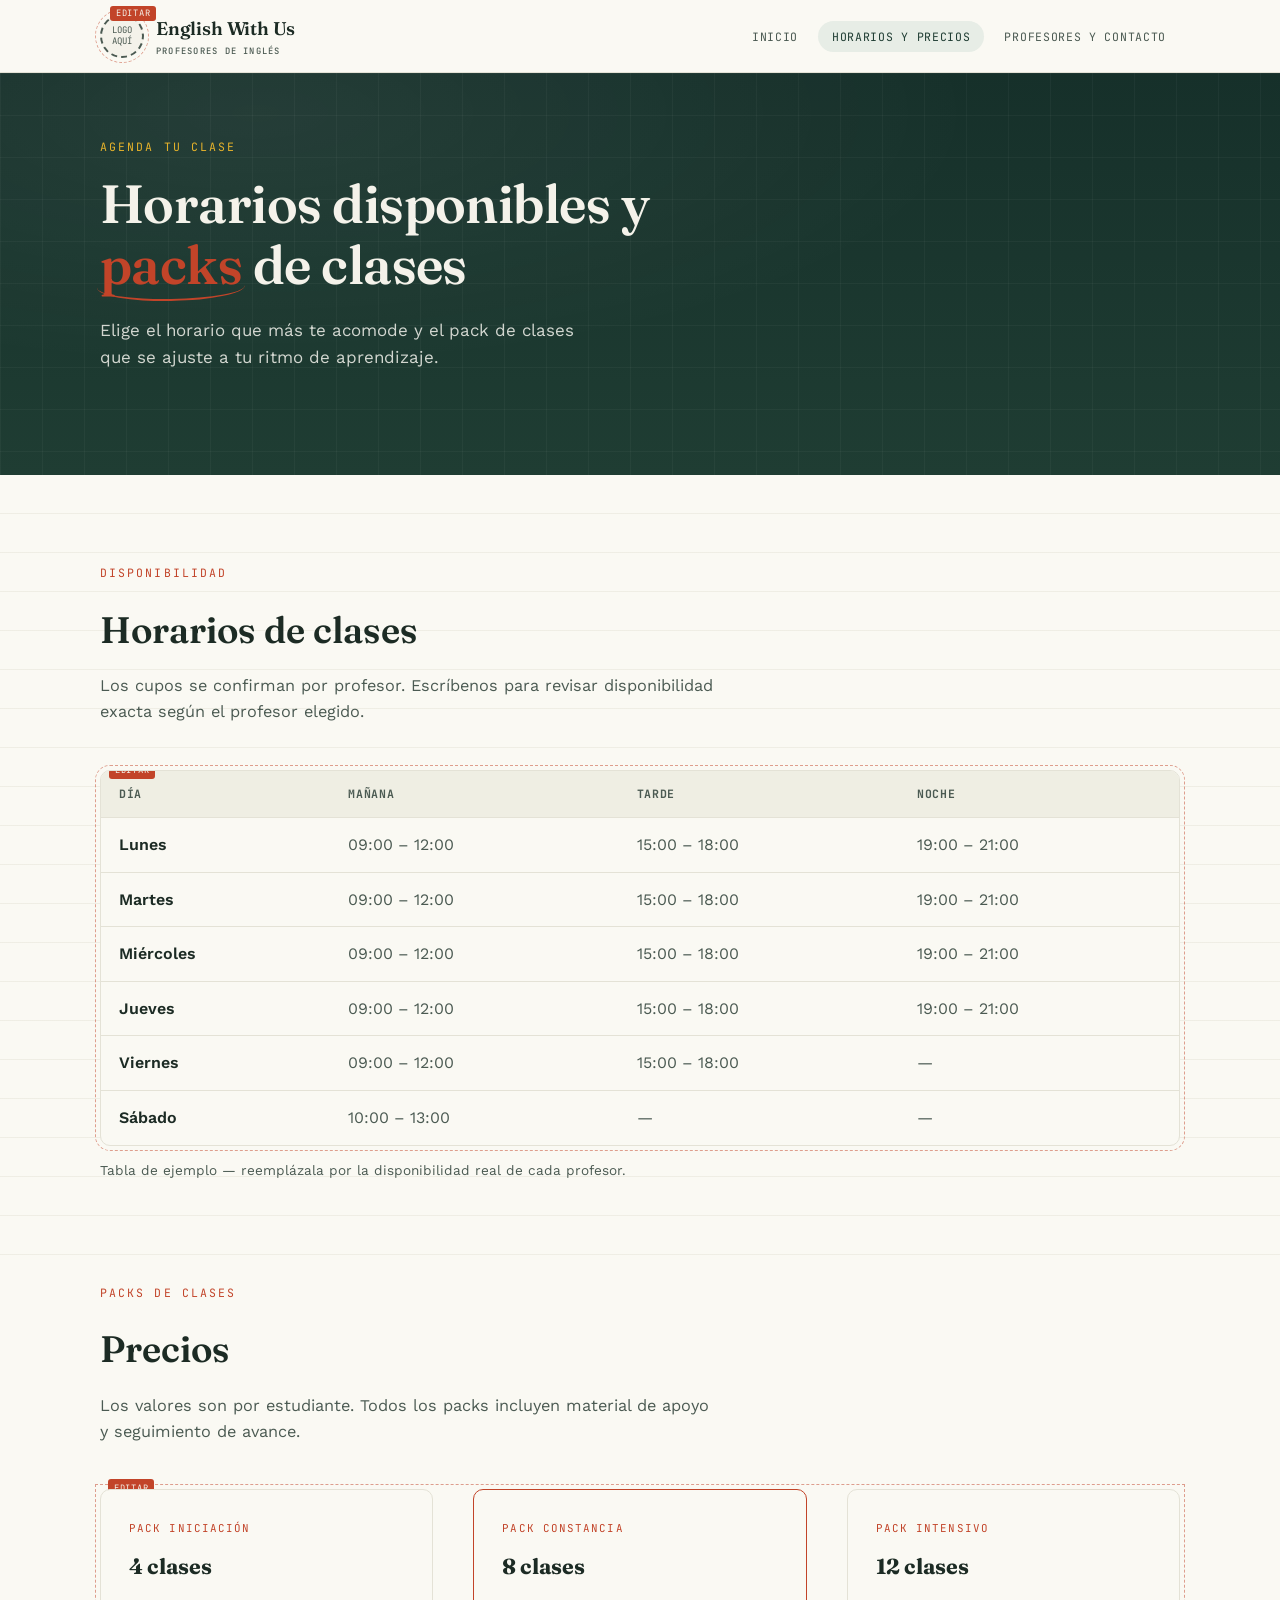
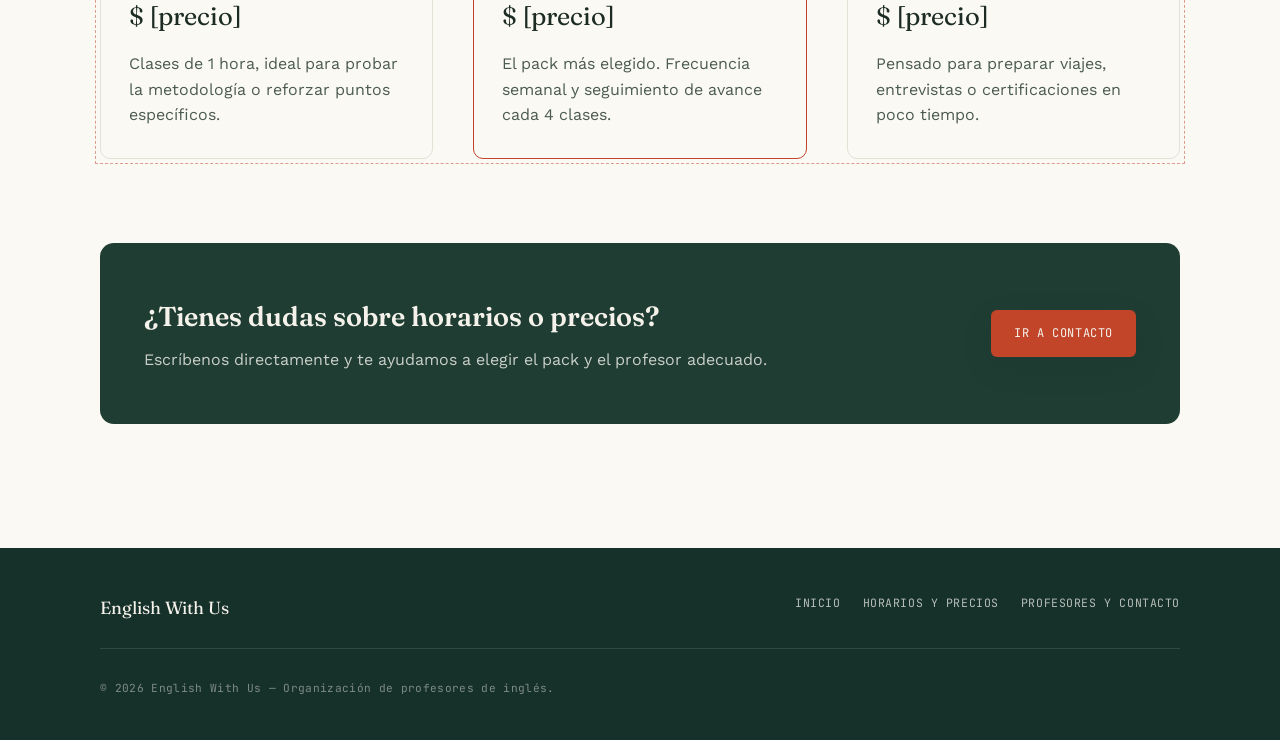
==== horarios.html @ 49ce0010 "Add files via upload" ====
<!DOCTYPE html>
<html lang="es">
<head>
<meta charset="UTF-8">
<meta name="viewport" content="width=device-width, initial-scale=1.0">
<title>Horarios y precios — English With Us</title>
<meta name="description" content="Horarios disponibles para clases particulares de inglés y precios de cada pack de clases.">
<link rel="stylesheet" href="style.css">
</head>
<body>

<header class="encabezado">
  <nav class="nav contenedor">
    <a href="index.html" class="marca">
      <div class="logo-hueco editar">LOGO<br>AQUÍ</div>
      <div class="marca-nombre">English With Us<span>Profesores de inglés</span></div>
    </a>
    <button class="nav-toggle" aria-label="Abrir menú"><span></span></button>
    <ul class="nav-links">
      <li><a href="index.html">Inicio</a></li>
      <li><a href="horarios.html" class="activo">Horarios y precios</a></li>
      <li><a href="profesores.html">Profesores y contacto</a></li>
    </ul>
  </nav>
</header>

<main>

  <section class="hero" style="padding: 60px 0 72px;">
    <div class="contenedor">
      <span class="eyebrow">Agenda tu clase</span>
      <h1 style="max-width: 20ch;">Horarios disponibles y <span class="correccion">packs</span> de clases</h1>
      <p class="lead">Elige el horario que más te acomode y el pack de clases que se ajuste a tu ritmo de aprendizaje.</p>
    </div>
  </section>

  <!-- HORARIOS -->
  <section class="seccion papel-lineas">
    <div class="contenedor">
      <div class="seccion-cabecera reveal">
        <span class="eyebrow">Disponibilidad</span>
        <h2>Horarios de clases</h2>
        <p>Los cupos se confirman por profesor. Escríbenos para revisar disponibilidad exacta según el profesor elegido.</p>
      </div>

      <div class="reveal editar" style="overflow-x:auto; border:1px solid var(--papel-linea); border-radius: 10px; background: var(--papel);">
        <table style="width:100%; border-collapse: collapse; min-width: 560px;">
          <thead>
            <tr style="background:#EFEEE3;">
              <th style="text-align:left; padding:14px 18px; font-family: var(--fuente-nota); font-size:0.72rem; letter-spacing:0.06em; text-transform:uppercase; color:var(--tinta-suave);">Día</th>
              <th style="text-align:left; padding:14px 18px; font-family: var(--fuente-nota); font-size:0.72rem; letter-spacing:0.06em; text-transform:uppercase; color:var(--tinta-suave);">Mañana</th>
              <th style="text-align:left; padding:14px 18px; font-family: var(--fuente-nota); font-size:0.72rem; letter-spacing:0.06em; text-transform:uppercase; color:var(--tinta-suave);">Tarde</th>
              <th style="text-align:left; padding:14px 18px; font-family: var(--fuente-nota); font-size:0.72rem; letter-spacing:0.06em; text-transform:uppercase; color:var(--tinta-suave);">Noche</th>
            </tr>
          </thead>
          <tbody>
            <tr style="border-top:1px solid var(--papel-linea);">
              <td style="padding:14px 18px; font-weight:600;">Lunes</td>
              <td style="padding:14px 18px; color:var(--tinta-suave);">09:00 – 12:00</td>
              <td style="padding:14px 18px; color:var(--tinta-suave);">15:00 – 18:00</td>
              <td style="padding:14px 18px; color:var(--tinta-suave);">19:00 – 21:00</td>
            </tr>
            <tr style="border-top:1px solid var(--papel-linea);">
              <td style="padding:14px 18px; font-weight:600;">Martes</td>
              <td style="padding:14px 18px; color:var(--tinta-suave);">09:00 – 12:00</td>
              <td style="padding:14px 18px; color:var(--tinta-suave);">15:00 – 18:00</td>
              <td style="padding:14px 18px; color:var(--tinta-suave);">19:00 – 21:00</td>
            </tr>
            <tr style="border-top:1px solid var(--papel-linea);">
              <td style="padding:14px 18px; font-weight:600;">Miércoles</td>
              <td style="padding:14px 18px; color:var(--tinta-suave);">09:00 – 12:00</td>
              <td style="padding:14px 18px; color:var(--tinta-suave);">15:00 – 18:00</td>
              <td style="padding:14px 18px; color:var(--tinta-suave);">19:00 – 21:00</td>
            </tr>
            <tr style="border-top:1px solid var(--papel-linea);">
              <td style="padding:14px 18px; font-weight:600;">Jueves</td>
              <td style="padding:14px 18px; color:var(--tinta-suave);">09:00 – 12:00</td>
              <td style="padding:14px 18px; color:var(--tinta-suave);">15:00 – 18:00</td>
              <td style="padding:14px 18px; color:var(--tinta-suave);">19:00 – 21:00</td>
            </tr>
            <tr style="border-top:1px solid var(--papel-linea);">
              <td style="padding:14px 18px; font-weight:600;">Viernes</td>
              <td style="padding:14px 18px; color:var(--tinta-suave);">09:00 – 12:00</td>
              <td style="padding:14px 18px; color:var(--tinta-suave);">15:00 – 18:00</td>
              <td style="padding:14px 18px; color:var(--tinta-suave);">—</td>
            </tr>
            <tr style="border-top:1px solid var(--papel-linea);">
              <td style="padding:14px 18px; font-weight:600;">Sábado</td>
              <td style="padding:14px 18px; color:var(--tinta-suave);">10:00 – 13:00</td>
              <td style="padding:14px 18px; color:var(--tinta-suave);">—</td>
              <td style="padding:14px 18px; color:var(--tinta-suave);">—</td>
            </tr>
          </tbody>
        </table>
      </div>
      <p style="margin-top:14px; font-size:0.85rem; color:var(--tinta-suave);">Tabla de ejemplo — reemplázala por la disponibilidad real de cada profesor.</p>
    </div>
  </section>

  <!-- PRECIOS -->
  <section class="seccion" style="padding-top:0;">
    <div class="contenedor">
      <div class="seccion-cabecera reveal">
        <span class="eyebrow">Packs de clases</span>
        <h2>Precios</h2>
        <p>Los valores son por estudiante. Todos los packs incluyen material de apoyo y seguimiento de avance.</p>
      </div>

      <div class="dos-columnas reveal editar" style="grid-template-columns: repeat(3, 1fr);">
        <div class="tarjeta">
          <span class="marca-tab">Pack Iniciación</span>
          <h3>4 clases</h3>
          <p style="font-family: var(--fuente-display); font-size:1.6rem; color:var(--tinta); margin: 10px 0 14px;">$ [precio]</p>
          <p>Clases de 1 hora, ideal para probar la metodología o reforzar puntos específicos.</p>
        </div>
        <div class="tarjeta" style="border-color: var(--rojo-correccion);">
          <span class="marca-tab">Pack Constancia</span>
          <h3>8 clases</h3>
          <p style="font-family: var(--fuente-display); font-size:1.6rem; color:var(--tinta); margin: 10px 0 14px;">$ [precio]</p>
          <p>El pack más elegido. Frecuencia semanal y seguimiento de avance cada 4 clases.</p>
        </div>
        <div class="tarjeta">
          <span class="marca-tab">Pack Intensivo</span>
          <h3>12 clases</h3>
          <p style="font-family: var(--fuente-display); font-size:1.6rem; color:var(--tinta); margin: 10px 0 14px;">$ [precio]</p>
          <p>Pensado para preparar viajes, entrevistas o certificaciones en poco tiempo.</p>
        </div>
      </div>
    </div>
  </section>

  <section class="seccion" style="padding-top:0;">
    <div class="contenedor">
      <div class="cta-final reveal">
        <div>
          <h2>¿Tienes dudas sobre horarios o precios?</h2>
          <p>Escríbenos directamente y te ayudamos a elegir el pack y el profesor adecuado.</p>
        </div>
        <a href="profesores.html#contacto" class="boton boton-primario">Ir a contacto</a>
      </div>
    </div>
  </section>

</main>

<footer class="pie">
  <div class="contenedor">
    <div class="pie-grid">
      <span class="pie-marca">English With Us</span>
      <ul class="pie-links">
        <li><a href="index.html">Inicio</a></li>
        <li><a href="horarios.html">Horarios y precios</a></li>
        <li><a href="profesores.html">Profesores y contacto</a></li>
      </ul>
    </div>
    <p class="pie-copy">© 2026 English With Us — Organización de profesores de inglés.</p>
  </div>
</footer>

<script src="script.js"></script>
</body>
</html>
---- style.css ----
/* ============================================================
   SISTEMA DE DISEÑO — "Cuaderno de corrección"
   Idea: la organización enseña inglés corrigiendo con cariño.
   El motivo visual recurrente es la marca del profesor en rojo
   (como al corregir una prueba) sobre un fondo tipo cuaderno/
   pizarrón. Evita paletas genéricas de IA (crema+terracota,
   negro+neón, broadsheet).
   ============================================================ */

@import url('https://fonts.googleapis.com/css2?family=Fraunces:opsz,wght@9..144,400;9..144,600;9..144,700&family=Work+Sans:wght@400;500;600&family=JetBrains+Mono:wght@500&family=Caveat:wght@600&display=swap');

:root{
  /* Paleta */
  --pizarron: #1F3D33;       /* verde pizarrón profundo */
  --pizarron-2: #16302A;     /* variante más oscura para profundidad */
  --papel: #FAF9F3;          /* papel — blanco cálido, no crema */
  --papel-linea: #E4E2D6;    /* línea de cuaderno sobre el papel */
  --tinta: #1C2B24;          /* texto principal */
  --tinta-suave: #4B5A52;    /* texto secundario */
  --rojo-correccion: #C24429;/* rojo de corrección del profe */
  --amarillo-marcador: #E7B32B; /* resaltador */
  --tiza: #F4F2EA;

  --fuente-display: 'Fraunces', serif;
  --fuente-texto: 'Work Sans', sans-serif;
  --fuente-nota: 'JetBrains Mono', monospace;
  --fuente-manuscrita: 'Caveat', cursive;

  --radio: 6px;
  --sombra: 0 10px 30px rgba(22, 48, 42, 0.12);
}

*{ box-sizing: border-box; }

html{ scroll-behavior: smooth; }

body{
  margin:0;
  background: var(--papel);
  color: var(--tinta);
  font-family: var(--fuente-texto);
  line-height: 1.6;
  -webkit-font-smoothing: antialiased;
}

img{ max-width:100%; display:block; }

a{ color: inherit; }

.contenedor{
  width: min(1080px, 92%);
  margin-inline: auto;
}

/* ---------- Textura de papel cuadriculado en secciones claras ---------- */
.papel-lineas{
  background-image: repeating-linear-gradient(
    to bottom,
    transparent 0px,
    transparent 38px,
    var(--papel-linea) 39px
  );
}

/* ---------- Encabezado / Navegación ---------- */
.encabezado{
  position: sticky;
  top: 0;
  z-index: 50;
  background: var(--papel);
  border-bottom: 1px solid var(--papel-linea);
}

.nav{
  display:flex;
  align-items:center;
  justify-content: space-between;
  padding: 14px 0;
}

.marca{
  display:flex;
  align-items:center;
  gap: 12px;
  text-decoration:none;
  color: var(--tinta);
}

.logo-hueco{
  width: 44px;
  height: 44px;
  border-radius: 50%;
  border: 2px dashed var(--tinta-suave);
  display:flex;
  align-items:center;
  justify-content:center;
  font-family: var(--fuente-nota);
  font-size: 9px;
  text-align:center;
  color: var(--tinta-suave);
  flex-shrink:0;
  line-height:1.2;
  background: var(--tiza);
}

.marca-nombre{
  font-family: var(--fuente-display);
  font-weight: 600;
  font-size: 1.15rem;
  letter-spacing: -0.01em;
}

.marca-nombre span{
  display:block;
  font-family: var(--fuente-nota);
  font-size: 0.55rem;
  letter-spacing: 0.14em;
  color: var(--tinta-suave);
  text-transform: uppercase;
  font-weight: 500;
}

.nav-links{
  display:flex;
  gap: 6px;
  list-style:none;
  margin:0; padding:0;
  align-items:center;
}

.nav-links a{
  text-decoration:none;
  font-family: var(--fuente-nota);
  font-size: 0.72rem;
  letter-spacing: 0.06em;
  text-transform: uppercase;
  color: var(--tinta-suave);
  padding: 8px 14px;
  border-radius: 999px;
  transition: color .2s ease, background .2s ease;
}

.nav-links a:hover{ color: var(--tinta); background: var(--tiza); }

.nav-links a.activo{
  color: var(--pizarron);
  background: #E7EDE6;
}

.nav-toggle{
  display:none;
  background:none;
  border: 1px solid var(--papel-linea);
  border-radius: var(--radio);
  width: 40px; height: 40px;
  cursor:pointer;
  align-items:center;
  justify-content:center;
}
.nav-toggle span, .nav-toggle span::before, .nav-toggle span::after{
  content:"";
  display:block;
  width: 18px; height: 2px;
  background: var(--tinta);
  position:relative;
  transition: all .2s ease;
}
.nav-toggle span::before{ position:absolute; top:-6px; }
.nav-toggle span::after{ position:absolute; top:6px; }

/* ---------- Botones ---------- */
.boton{
  display:inline-flex;
  align-items:center;
  gap:8px;
  font-family: var(--fuente-nota);
  font-size: 0.75rem;
  letter-spacing: 0.05em;
  text-transform: uppercase;
  text-decoration:none;
  padding: 13px 22px;
  border-radius: var(--radio);
  cursor:pointer;
  border: 1.5px solid transparent;
  transition: transform .15s ease, box-shadow .15s ease;
}
.boton:hover{ transform: translateY(-2px); }

.boton-primario{
  background: var(--rojo-correccion);
  color: var(--tiza);
  box-shadow: var(--sombra);
}
.boton-secundario{
  background: transparent;
  color: var(--papel);
  border-color: rgba(250,249,243,0.4);
}
.boton-terciario{
  background: transparent;
  color: var(--pizarron);
  border-color: var(--pizarron);
}

/* ---------- Marca de corrección (elemento firma) ---------- */
.correccion{
  position:relative;
  color: var(--rojo-correccion);
  white-space: nowrap;
}
.correccion::after{
  content:"";
  position:absolute;
  left:-2%; right:-2%; bottom:-0.06em;
  height: 0.5em;
  border-bottom: 2.5px solid var(--rojo-correccion);
  border-radius: 50%;
  transform: rotate(-1deg);
  pointer-events:none;
}
.nota-manuscrita{
  font-family: var(--fuente-manuscrita);
  color: var(--rojo-correccion);
  font-size: 1.4rem;
  font-weight: 600;
  display:inline-block;
  transform: rotate(-4deg);
}

/* ---------- Hero ---------- */
.hero{
  background:
    radial-gradient(ellipse at 15% 20%, rgba(255,255,255,0.05), transparent 45%),
    var(--pizarron);
  background-color: var(--pizarron);
  background-image:
    linear-gradient(rgba(255,255,255,0.035) 1px, transparent 1px),
    linear-gradient(90deg, rgba(255,255,255,0.035) 1px, transparent 1px),
    radial-gradient(ellipse at 20% 10%, rgba(255,255,255,0.06), transparent 50%),
    linear-gradient(var(--pizarron-2), var(--pizarron));
  background-size: 42px 42px, 42px 42px, cover, cover;
  color: var(--tiza);
  padding: 84px 0 96px;
}

.hero-grid{
  display:grid;
  grid-template-columns: 1.15fr 0.85fr;
  gap: 56px;
  align-items:center;
}

.eyebrow{
  font-family: var(--fuente-nota);
  font-size: 0.72rem;
  letter-spacing: 0.18em;
  text-transform:uppercase;
  color: var(--amarillo-marcador);
  margin-bottom: 18px;
  display:inline-block;
}

.hero h1{
  font-family: var(--fuente-display);
  font-size: clamp(2.3rem, 4.2vw, 3.4rem);
  line-height: 1.12;
  font-weight: 600;
  margin: 0 0 22px;
  letter-spacing: -0.01em;
}

.hero p.lead{
  font-size: 1.06rem;
  color: rgba(250,249,243,0.82);
  max-width: 46ch;
  margin: 0 0 32px;
}

.hero-acciones{
  display:flex;
  gap: 14px;
  flex-wrap: wrap;
}

/* Tarjeta "prueba corregida" decorativa del hero */
.prueba{
  background: var(--papel);
  color: var(--tinta);
  border-radius: 10px;
  padding: 28px 26px;
  transform: rotate(2deg);
  box-shadow: 0 24px 50px rgba(0,0,0,0.35);
  position:relative;
}
.prueba::before{
  content: "10/10";
  position:absolute;
  top: -16px; right: -14px;
  background: var(--rojo-correccion);
  color: var(--tiza);
  font-family: var(--fuente-manuscrita);
  font-size: 1.9rem;
  width: 74px; height: 74px;
  border-radius: 50%;
  display:flex; align-items:center; justify-content:center;
  transform: rotate(8deg);
  box-shadow: 0 8px 18px rgba(0,0,0,0.25);
  border: 3px solid var(--tiza);
}
.prueba-linea{
  font-family: var(--fuente-nota);
  font-size: 0.78rem;
  color: var(--tinta-suave);
  border-bottom: 1px dashed var(--papel-linea);
  padding: 9px 0;
  display:flex;
  justify-content: space-between;
}
.prueba-linea:last-child{ border-bottom:none; }
.prueba-linea b{ color: var(--tinta); font-weight:600; }

/* ---------- Secciones generales ---------- */
.seccion{
  padding: 84px 0;
}
.seccion-cabecera{
  max-width: 62ch;
  margin-bottom: 44px;
}
.seccion-cabecera .eyebrow{ color: var(--rojo-correccion); }
.seccion-cabecera h2{
  font-family: var(--fuente-display);
  font-size: clamp(1.7rem, 3vw, 2.3rem);
  margin: 0 0 14px;
  color: var(--tinta);
  font-weight: 600;
}
.seccion-cabecera p{
  color: var(--tinta-suave);
  font-size: 1.02rem;
  margin:0;
}

.dos-columnas{
  display:grid;
  grid-template-columns: 1fr 1fr;
  gap: 40px;
}

.parrafo-grande{
  font-size: 1.06rem;
  color: var(--tinta-suave);
}
.parrafo-grande p{ margin: 0 0 16px; }
.parrafo-grande p:last-child{ margin-bottom:0; }

/* Tarjetas Visión/Misión */
.tarjeta{
  background: var(--papel);
  border: 1px solid var(--papel-linea);
  border-radius: 10px;
  padding: 30px 28px;
  position:relative;
}
.tarjeta .marca-tab{
  font-family: var(--fuente-nota);
  font-size: 0.68rem;
  letter-spacing: 0.1em;
  text-transform:uppercase;
  color: var(--rojo-correccion);
  display:block;
  margin-bottom: 12px;
}
.tarjeta h3{
  font-family: var(--fuente-display);
  font-size: 1.35rem;
  margin: 0 0 12px;
}
.tarjeta p{
  color: var(--tinta-suave);
  margin:0;
}

/* ---------- CTA de cierre (usado en varias páginas) ---------- */
.cta-final{
  background: var(--pizarron);
  color: var(--tiza);
  border-radius: 14px;
  padding: 52px 44px;
  display:flex;
  align-items:center;
  justify-content:space-between;
  gap: 30px;
  flex-wrap:wrap;
}
.cta-final h2{
  font-family: var(--fuente-display);
  font-size: 1.7rem;
  margin: 0 0 8px;
  font-weight:600;
}
.cta-final p{
  margin:0;
  color: rgba(250,249,243,0.78);
}

/* ---------- Footer ---------- */
.pie{
  background: var(--pizarron-2);
  color: rgba(250,249,243,0.7);
  padding: 46px 0 30px;
  margin-top: 40px;
}
.pie-grid{
  display:flex;
  justify-content:space-between;
  gap: 30px;
  flex-wrap:wrap;
  padding-bottom: 26px;
  border-bottom: 1px solid rgba(250,249,243,0.12);
}
.pie-marca{
  font-family: var(--fuente-display);
  color: var(--tiza);
  font-size: 1.1rem;
}
.pie-links{
  list-style:none;
  display:flex;
  gap: 22px;
  padding:0; margin:0;
  font-family: var(--fuente-nota);
  font-size: 0.72rem;
  letter-spacing: 0.05em;
  text-transform:uppercase;
}
.pie-links a{ text-decoration:none; color: rgba(250,249,243,0.7); }
.pie-links a:hover{ color: var(--tiza); }
.pie-copy{
  padding-top: 20px;
  font-family: var(--fuente-nota);
  font-size: 0.7rem;
  letter-spacing: 0.03em;
  color: rgba(250,249,243,0.45);
}

/* ---------- Utilidades ---------- */
.editar{
  outline: 1.5px dashed rgba(194,68,41,0.5);
  outline-offset: 4px;
  position:relative;
}
.editar::before{
  content: "EDITAR";
  position:absolute;
  top: -10px; left: 8px;
  background: var(--rojo-correccion);
  color: var(--tiza);
  font-family: var(--fuente-nota);
  font-size: 0.55rem;
  letter-spacing: 0.08em;
  padding: 2px 6px;
  border-radius: 3px;
}

/* ---------- Reveal on scroll ---------- */
.reveal{
  opacity:0;
  transform: translateY(16px);
  transition: opacity .6s ease, transform .6s ease;
}
.reveal.visible{ opacity:1; transform:none; }

@media (prefers-reduced-motion: reduce){
  html{ scroll-behavior:auto; }
  .reveal{ opacity:1; transform:none; transition:none; }
  .boton:hover{ transform:none; }
}

/* ---------- Responsive ---------- */
@media (max-width: 880px){
  .hero-grid{ grid-template-columns: 1fr; }
  .dos-columnas{ grid-template-columns: 1fr; }
  .prueba{ transform:none; max-width: 380px; }
}

@media (max-width: 720px){
  .nav-links{
    position:absolute;
    top: 100%; left:0; right:0;
    background: var(--papel);
    flex-direction:column;
    align-items:stretch;
    padding: 10px 5%;
    border-bottom: 1px solid var(--papel-linea);
    display:none;
  }
  .nav-links.abierto{ display:flex; }
  .nav-links a{ text-align:center; }
  .nav-toggle{ display:flex; }
  .cta-final{ flex-direction:column; align-items:flex-start; }
}
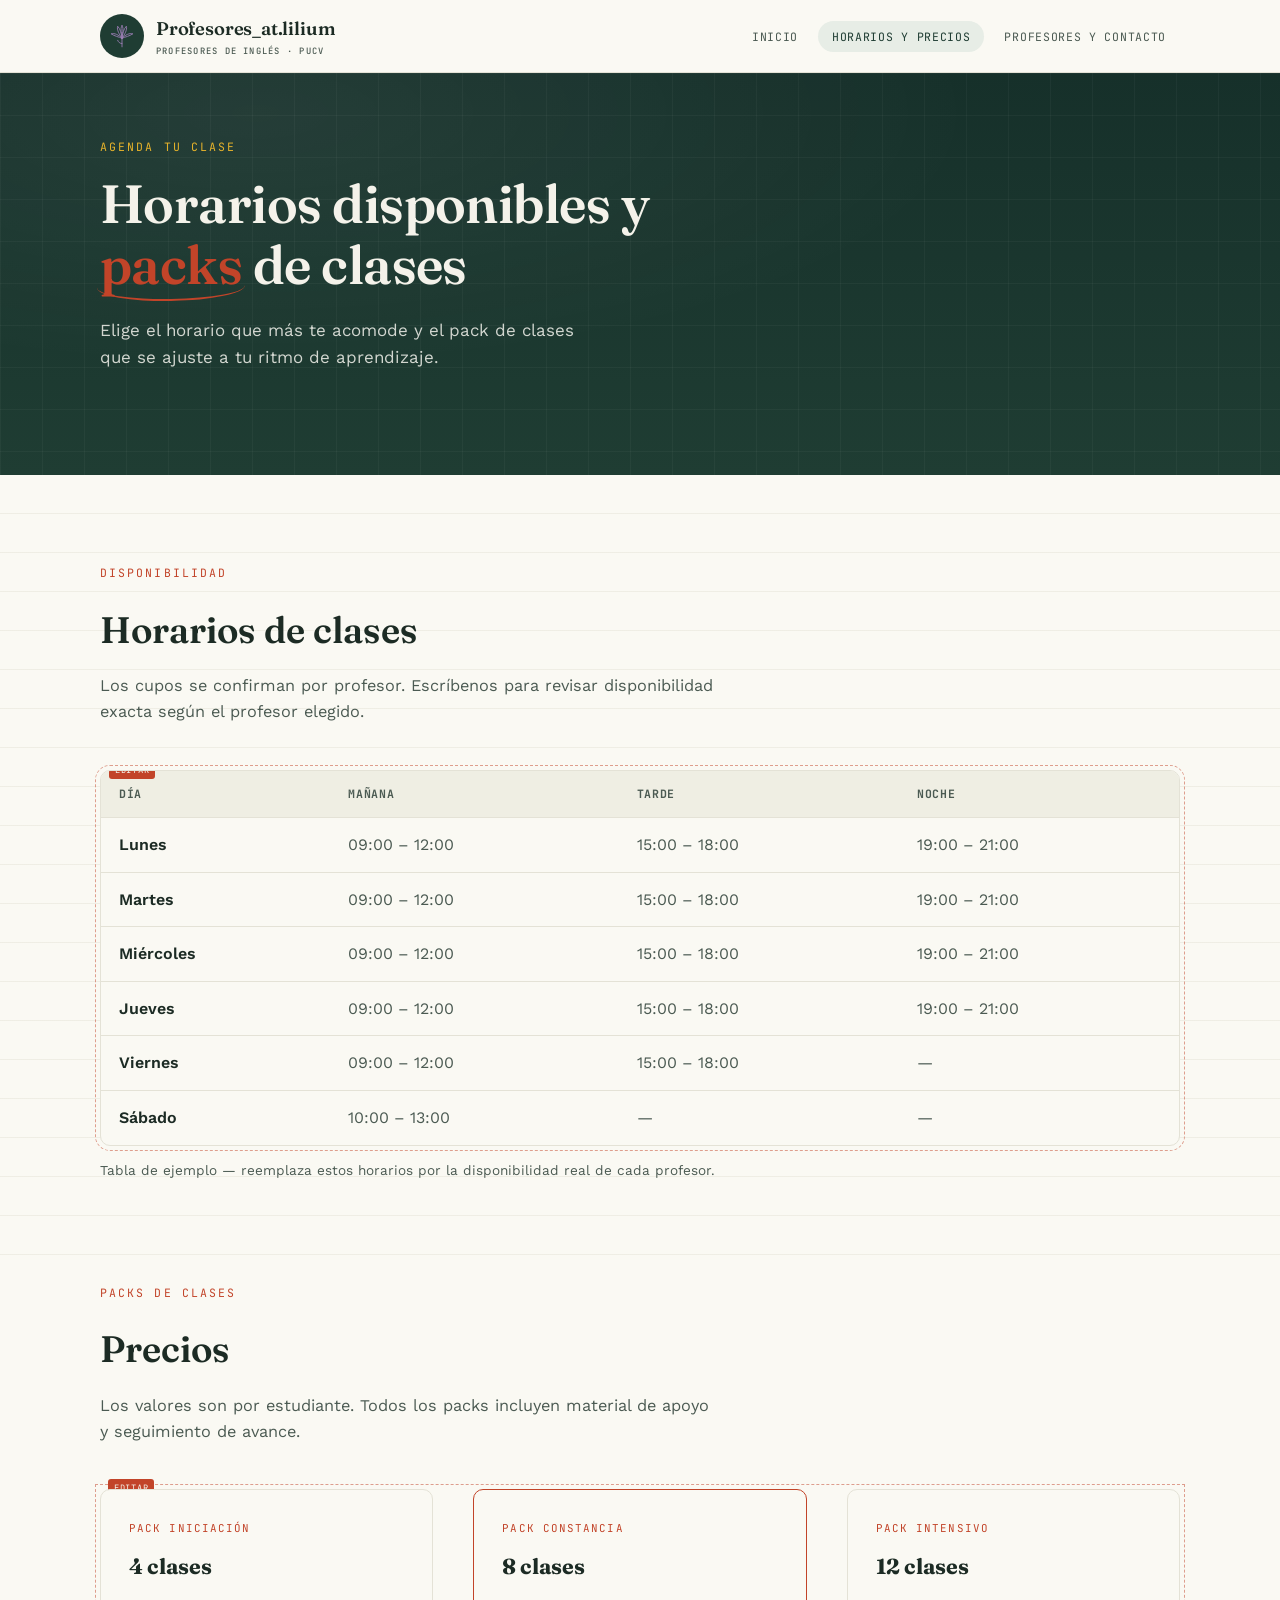
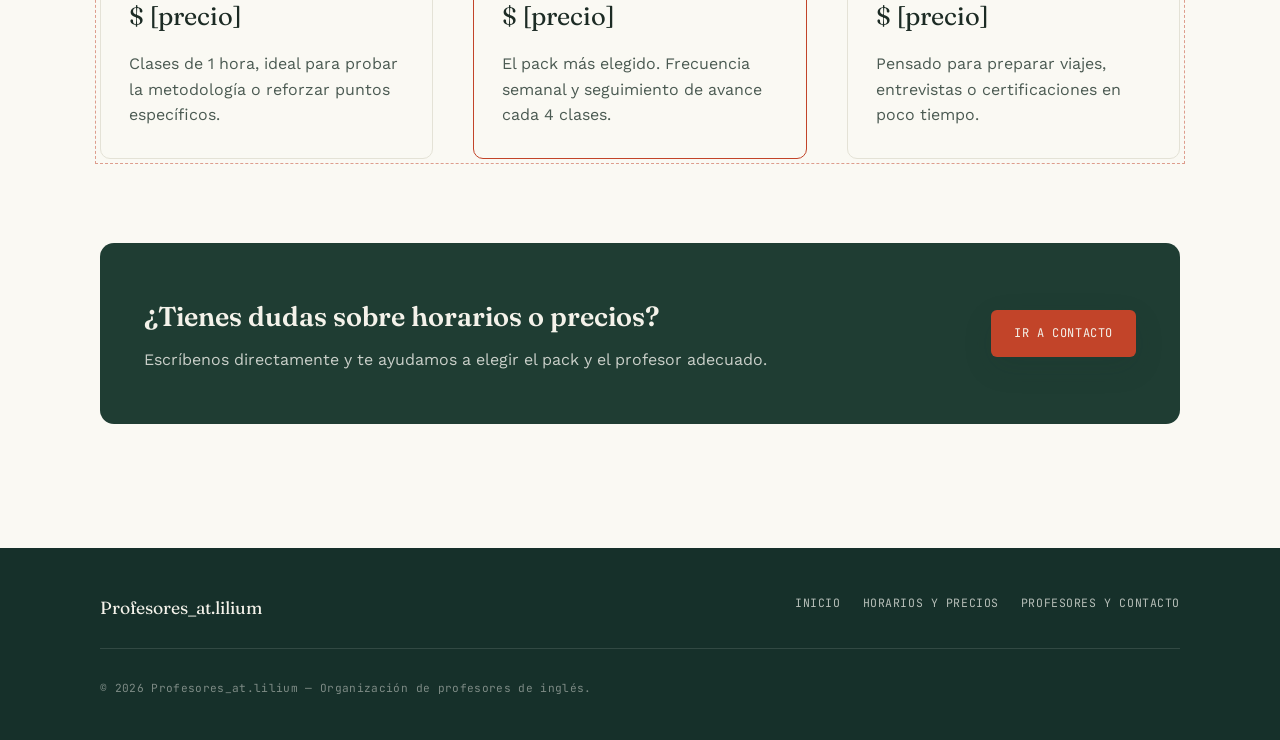
==== commit 07c49b3b: "Add files via upload" ====
--- a/horarios.html
+++ b/horarios.html
@@ -3,7 +3,7 @@
 <head>
 <meta charset="UTF-8">
 <meta name="viewport" content="width=device-width, initial-scale=1.0">
-<title>Horarios y precios — English With Us</title>
+<title>Horarios y precios — Profesores_at.lilium</title>
 <meta name="description" content="Horarios disponibles para clases particulares de inglés y precios de cada pack de clases.">
 <link rel="stylesheet" href="style.css">
 </head>
@@ -12,15 +12,25 @@
 <header class="encabezado">
   <nav class="nav contenedor">
     <a href="index.html" class="marca">
-      <div class="logo-hueco editar">LOGO<br>AQUÍ</div>
-      <div class="marca-nombre">English With Us<span>Profesores de inglés</span></div>
+      <div class="logo-hueco" aria-hidden="true">
+        <svg viewBox="0 0 48 48" fill="none" stroke="currentColor" stroke-width="1.6" stroke-linecap="round" stroke-linejoin="round">
+          <path d="M24 44 L24 28"/>
+          <path d="M24 38 C20 38 17 35 16 32"/>
+          <path d="M24 28 C24 20 20 12 24 4 C28 12 24 20 24 28 Z"/>
+          <path d="M24 28 C30 22 38 18 44 20 C38 24 30 26 24 28 Z"/>
+          <path d="M24 28 C18 22 10 18 4 20 C10 24 18 26 24 28 Z"/>
+          <path d="M24 28 C29 21 34 13 32 6 C27 11 25 20 24 28 Z"/>
+          <path d="M24 28 C19 21 14 13 16 6 C21 11 23 20 24 28 Z"/>
+          <circle cx="24" cy="27" r="1.6" fill="currentColor" stroke="none"/>
+        </svg>
+      </div>
+      <div class="marca-nombre">
+        <span data-bind="sitio.nombre"></span>
+        <span data-bind="sitio.tagline"></span>
+      </div>
     </a>
     <button class="nav-toggle" aria-label="Abrir menú"><span></span></button>
-    <ul class="nav-links">
-      <li><a href="index.html">Inicio</a></li>
-      <li><a href="horarios.html" class="activo">Horarios y precios</a></li>
-      <li><a href="profesores.html">Profesores y contacto</a></li>
-    </ul>
+    <ul class="nav-links" data-nav></ul>
   </nav>
 </header>
 
@@ -29,8 +39,8 @@
   <section class="hero" style="padding: 60px 0 72px;">
     <div class="contenedor">
       <span class="eyebrow">Agenda tu clase</span>
-      <h1 style="max-width: 20ch;">Horarios disponibles y <span class="correccion">packs</span> de clases</h1>
-      <p class="lead">Elige el horario que más te acomode y el pack de clases que se ajuste a tu ritmo de aprendizaje.</p>
+      <h1 style="max-width: 20ch;" data-bind-html="horarios.heroTituloHtml"></h1>
+      <p class="lead" data-bind="horarios.heroLead"></p>
     </div>
   </section>
 
@@ -39,8 +49,8 @@
     <div class="contenedor">
       <div class="seccion-cabecera reveal">
         <span class="eyebrow">Disponibilidad</span>
-        <h2>Horarios de clases</h2>
-        <p>Los cupos se confirman por profesor. Escríbenos para revisar disponibilidad exacta según el profesor elegido.</p>
+        <h2 data-bind="horarios.horarioIntroTitulo"></h2>
+        <p data-bind="horarios.horarioIntroTexto"></p>
       </div>
 
       <div class="reveal editar" style="overflow-x:auto; border:1px solid var(--papel-linea); border-radius: 10px; background: var(--papel);">
@@ -53,47 +63,10 @@
               <th style="text-align:left; padding:14px 18px; font-family: var(--fuente-nota); font-size:0.72rem; letter-spacing:0.06em; text-transform:uppercase; color:var(--tinta-suave);">Noche</th>
             </tr>
           </thead>
-          <tbody>
-            <tr style="border-top:1px solid var(--papel-linea);">
-              <td style="padding:14px 18px; font-weight:600;">Lunes</td>
-              <td style="padding:14px 18px; color:var(--tinta-suave);">09:00 – 12:00</td>
-              <td style="padding:14px 18px; color:var(--tinta-suave);">15:00 – 18:00</td>
-              <td style="padding:14px 18px; color:var(--tinta-suave);">19:00 – 21:00</td>
-            </tr>
-            <tr style="border-top:1px solid var(--papel-linea);">
-              <td style="padding:14px 18px; font-weight:600;">Martes</td>
-              <td style="padding:14px 18px; color:var(--tinta-suave);">09:00 – 12:00</td>
-              <td style="padding:14px 18px; color:var(--tinta-suave);">15:00 – 18:00</td>
-              <td style="padding:14px 18px; color:var(--tinta-suave);">19:00 – 21:00</td>
-            </tr>
-            <tr style="border-top:1px solid var(--papel-linea);">
-              <td style="padding:14px 18px; font-weight:600;">Miércoles</td>
-              <td style="padding:14px 18px; color:var(--tinta-suave);">09:00 – 12:00</td>
-              <td style="padding:14px 18px; color:var(--tinta-suave);">15:00 – 18:00</td>
-              <td style="padding:14px 18px; color:var(--tinta-suave);">19:00 – 21:00</td>
-            </tr>
-            <tr style="border-top:1px solid var(--papel-linea);">
-              <td style="padding:14px 18px; font-weight:600;">Jueves</td>
-              <td style="padding:14px 18px; color:var(--tinta-suave);">09:00 – 12:00</td>
-              <td style="padding:14px 18px; color:var(--tinta-suave);">15:00 – 18:00</td>
-              <td style="padding:14px 18px; color:var(--tinta-suave);">19:00 – 21:00</td>
-            </tr>
-            <tr style="border-top:1px solid var(--papel-linea);">
-              <td style="padding:14px 18px; font-weight:600;">Viernes</td>
-              <td style="padding:14px 18px; color:var(--tinta-suave);">09:00 – 12:00</td>
-              <td style="padding:14px 18px; color:var(--tinta-suave);">15:00 – 18:00</td>
-              <td style="padding:14px 18px; color:var(--tinta-suave);">—</td>
-            </tr>
-            <tr style="border-top:1px solid var(--papel-linea);">
-              <td style="padding:14px 18px; font-weight:600;">Sábado</td>
-              <td style="padding:14px 18px; color:var(--tinta-suave);">10:00 – 13:00</td>
-              <td style="padding:14px 18px; color:var(--tinta-suave);">—</td>
-              <td style="padding:14px 18px; color:var(--tinta-suave);">—</td>
-            </tr>
-          </tbody>
+          <tbody id="tabla-horarios-cuerpo"></tbody>
         </table>
       </div>
-      <p style="margin-top:14px; font-size:0.85rem; color:var(--tinta-suave);">Tabla de ejemplo — reemplázala por la disponibilidad real de cada profesor.</p>
+      <p style="margin-top:14px; font-size:0.85rem; color:var(--tinta-suave);" data-bind="horarios.horarioNota"></p>
     </div>
   </section>
 
@@ -102,30 +75,11 @@
     <div class="contenedor">
       <div class="seccion-cabecera reveal">
         <span class="eyebrow">Packs de clases</span>
-        <h2>Precios</h2>
-        <p>Los valores son por estudiante. Todos los packs incluyen material de apoyo y seguimiento de avance.</p>
+        <h2 data-bind="horarios.precioIntroTitulo"></h2>
+        <p data-bind="horarios.precioIntroTexto"></p>
       </div>
 
-      <div class="dos-columnas reveal editar" style="grid-template-columns: repeat(3, 1fr);">
-        <div class="tarjeta">
-          <span class="marca-tab">Pack Iniciación</span>
-          <h3>4 clases</h3>
-          <p style="font-family: var(--fuente-display); font-size:1.6rem; color:var(--tinta); margin: 10px 0 14px;">$ [precio]</p>
-          <p>Clases de 1 hora, ideal para probar la metodología o reforzar puntos específicos.</p>
-        </div>
-        <div class="tarjeta" style="border-color: var(--rojo-correccion);">
-          <span class="marca-tab">Pack Constancia</span>
-          <h3>8 clases</h3>
-          <p style="font-family: var(--fuente-display); font-size:1.6rem; color:var(--tinta); margin: 10px 0 14px;">$ [precio]</p>
-          <p>El pack más elegido. Frecuencia semanal y seguimiento de avance cada 4 clases.</p>
-        </div>
-        <div class="tarjeta">
-          <span class="marca-tab">Pack Intensivo</span>
-          <h3>12 clases</h3>
-          <p style="font-family: var(--fuente-display); font-size:1.6rem; color:var(--tinta); margin: 10px 0 14px;">$ [precio]</p>
-          <p>Pensado para preparar viajes, entrevistas o certificaciones en poco tiempo.</p>
-        </div>
-      </div>
+      <div class="dos-columnas reveal editar" id="packs-grid" style="grid-template-columns: repeat(3, 1fr);"></div>
     </div>
   </section>
 
@@ -133,8 +87,8 @@
     <div class="contenedor">
       <div class="cta-final reveal">
         <div>
-          <h2>¿Tienes dudas sobre horarios o precios?</h2>
-          <p>Escríbenos directamente y te ayudamos a elegir el pack y el profesor adecuado.</p>
+          <h2 data-bind="horarios.ctaTitulo"></h2>
+          <p data-bind="horarios.ctaTexto"></p>
         </div>
         <a href="profesores.html#contacto" class="boton boton-primario">Ir a contacto</a>
       </div>
@@ -146,17 +100,15 @@
 <footer class="pie">
   <div class="contenedor">
     <div class="pie-grid">
-      <span class="pie-marca">English With Us</span>
-      <ul class="pie-links">
-        <li><a href="index.html">Inicio</a></li>
-        <li><a href="horarios.html">Horarios y precios</a></li>
-        <li><a href="profesores.html">Profesores y contacto</a></li>
-      </ul>
+      <span class="pie-marca" data-bind="sitio.nombre"></span>
+      <ul class="pie-links" data-nav></ul>
     </div>
-    <p class="pie-copy">© 2026 English With Us — Organización de profesores de inglés.</p>
+    <p class="pie-copy">© <span data-bind="sitio.anioCopyright"></span> <span data-bind="sitio.nombre"></span> — Organización de profesores de inglés.</p>
   </div>
 </footer>
 
+<script src="contenido.js"></script>
+<script src="render.js"></script>
 <script src="script.js"></script>
 </body>
 </html>
--- a/style.css
+++ b/style.css
@@ -19,6 +19,7 @@
   --tinta-suave: #4B5A52;    /* texto secundario */
   --rojo-correccion: #C24429;/* rojo de corrección del profe */
   --amarillo-marcador: #E7B32B; /* resaltador */
+  --lila-lirio: #9C7FB5;     /* acento floral — lilium */
   --tiza: #F4F2EA;
 
   --fuente-display: 'Fraunces', serif;
@@ -90,18 +91,14 @@
   width: 44px;
   height: 44px;
   border-radius: 50%;
-  border: 2px dashed var(--tinta-suave);
   display:flex;
   align-items:center;
   justify-content:center;
-  font-family: var(--fuente-nota);
-  font-size: 9px;
-  text-align:center;
-  color: var(--tinta-suave);
   flex-shrink:0;
-  line-height:1.2;
-  background: var(--tiza);
-}
+  background: var(--pizarron);
+  color: var(--lila-lirio);
+}
+.logo-hueco svg{ width: 26px; height: 26px; }
 
 .marca-nombre{
   font-family: var(--fuente-display);
@@ -118,6 +115,16 @@
   color: var(--tinta-suave);
   text-transform: uppercase;
   font-weight: 500;
+}
+
+.marca-nombre > span:first-child{
+  display:block;
+  font-family: var(--fuente-display);
+  font-size: 1.15rem;
+  font-weight: 600;
+  letter-spacing: -0.01em;
+  color: var(--tinta);
+  text-transform: none;
 }
 
 .nav-links{
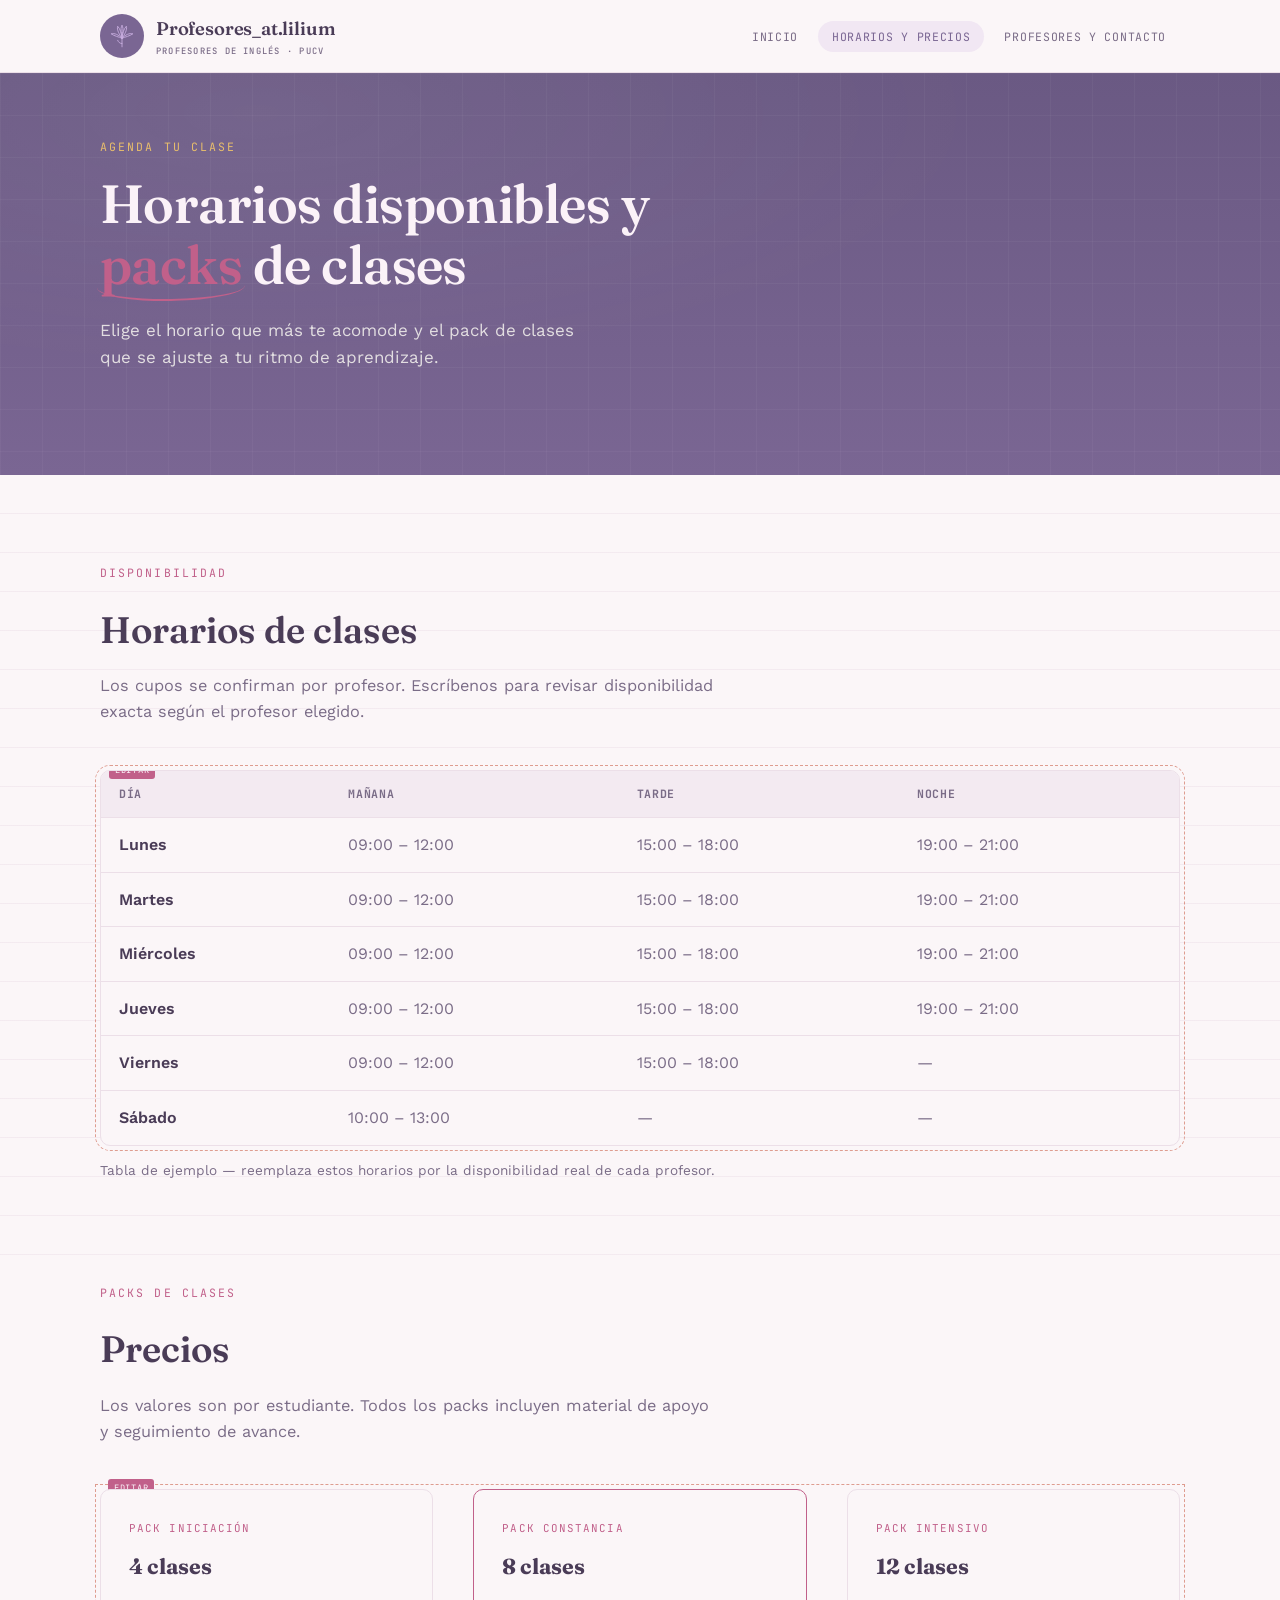
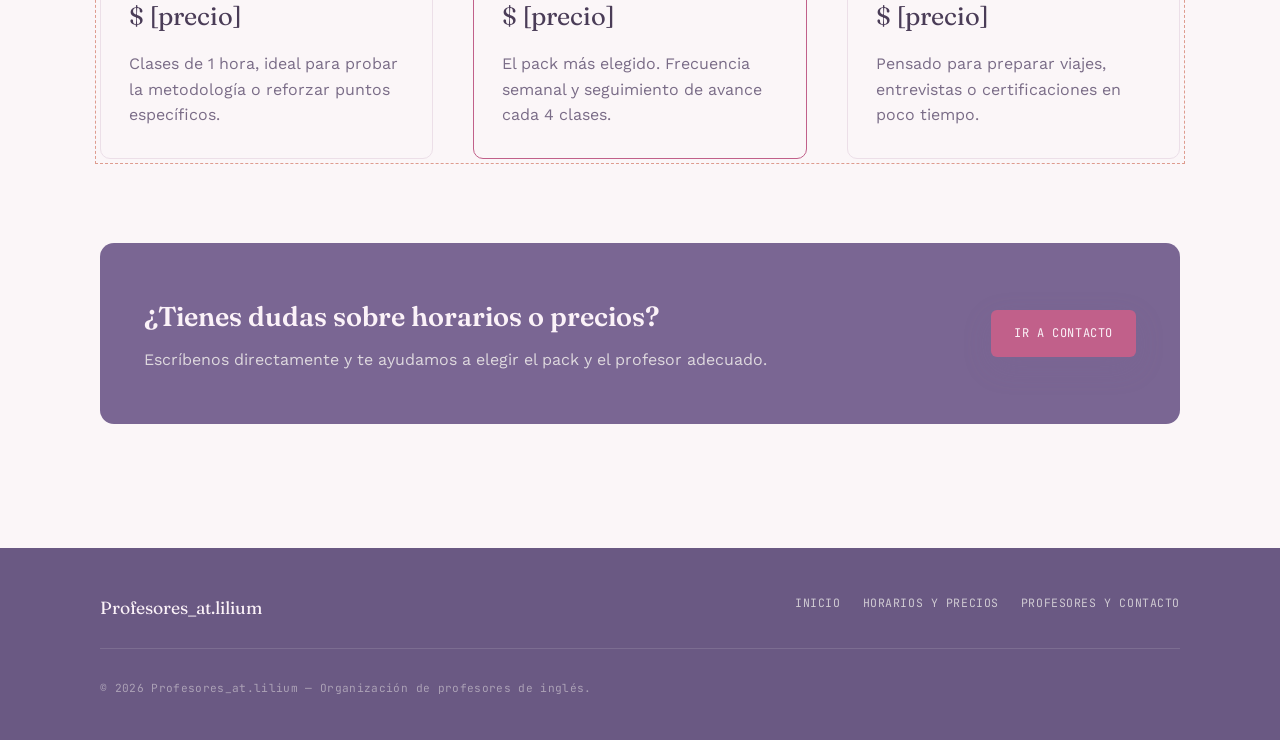
==== commit e23df264: "Add files via upload" ====
--- a/horarios.html
+++ b/horarios.html
@@ -56,7 +56,7 @@
       <div class="reveal editar" style="overflow-x:auto; border:1px solid var(--papel-linea); border-radius: 10px; background: var(--papel);">
         <table style="width:100%; border-collapse: collapse; min-width: 560px;">
           <thead>
-            <tr style="background:#EFEEE3;">
+            <tr style="background:#F3EAF1;">
               <th style="text-align:left; padding:14px 18px; font-family: var(--fuente-nota); font-size:0.72rem; letter-spacing:0.06em; text-transform:uppercase; color:var(--tinta-suave);">Día</th>
               <th style="text-align:left; padding:14px 18px; font-family: var(--fuente-nota); font-size:0.72rem; letter-spacing:0.06em; text-transform:uppercase; color:var(--tinta-suave);">Mañana</th>
               <th style="text-align:left; padding:14px 18px; font-family: var(--fuente-nota); font-size:0.72rem; letter-spacing:0.06em; text-transform:uppercase; color:var(--tinta-suave);">Tarde</th>
--- a/style.css
+++ b/style.css
@@ -10,17 +10,19 @@
 @import url('https://fonts.googleapis.com/css2?family=Fraunces:opsz,wght@9..144,400;9..144,600;9..144,700&family=Work+Sans:wght@400;500;600&family=JetBrains+Mono:wght@500&family=Caveat:wght@600&display=swap');
 
 :root{
-  /* Paleta */
-  --pizarron: #1F3D33;       /* verde pizarrón profundo */
-  --pizarron-2: #16302A;     /* variante más oscura para profundidad */
-  --papel: #FAF9F3;          /* papel — blanco cálido, no crema */
-  --papel-linea: #E4E2D6;    /* línea de cuaderno sobre el papel */
-  --tinta: #1C2B24;          /* texto principal */
-  --tinta-suave: #4B5A52;    /* texto secundario */
-  --rojo-correccion: #C24429;/* rojo de corrección del profe */
-  --amarillo-marcador: #E7B32B; /* resaltador */
-  --lila-lirio: #9C7FB5;     /* acento floral — lilium */
-  --tiza: #F4F2EA;
+  /* Paleta — inspirada en los colores del lirio (lilium):
+     lavanda de los pétalos, rosa empolvado, durazno del centro
+     de la flor y verde salvia del tallo. */
+  --pizarron: #7A6693;       /* lavanda oscuro — reemplaza el verde pizarrón */
+  --pizarron-2: #6A5983;     /* variante más oscura para profundidad */
+  --papel: #FBF6F8;          /* blanco cálido con un dejo rosado */
+  --papel-linea: #ECDFE8;    /* línea de cuaderno — lavanda-rosa muy suave */
+  --tinta: #4A3C57;          /* texto principal — ciruela oscuro */
+  --tinta-suave: #7A6C87;    /* texto secundario */
+  --rojo-correccion: #C1608A;/* rosa frambuesa — antes rojo de corrección */
+  --amarillo-marcador: #E8BE6C; /* dorado suave — polen del lirio */
+  --lila-lirio: #C9AEE0;     /* lavanda claro — acento del logo */
+  --tiza: #FBF2F8;
 
   --fuente-display: 'Fraunces', serif;
   --fuente-texto: 'Work Sans', sans-serif;
@@ -28,7 +30,7 @@
   --fuente-manuscrita: 'Caveat', cursive;
 
   --radio: 6px;
-  --sombra: 0 10px 30px rgba(22, 48, 42, 0.12);
+  --sombra: 0 10px 30px rgba(122, 102, 147, 0.16);
 }
 
 *{ box-sizing: border-box; }
@@ -151,7 +153,7 @@
 
 .nav-links a.activo{
   color: var(--pizarron);
-  background: #E7EDE6;
+  background: #F1E7F3;
 }
 
 .nav-toggle{
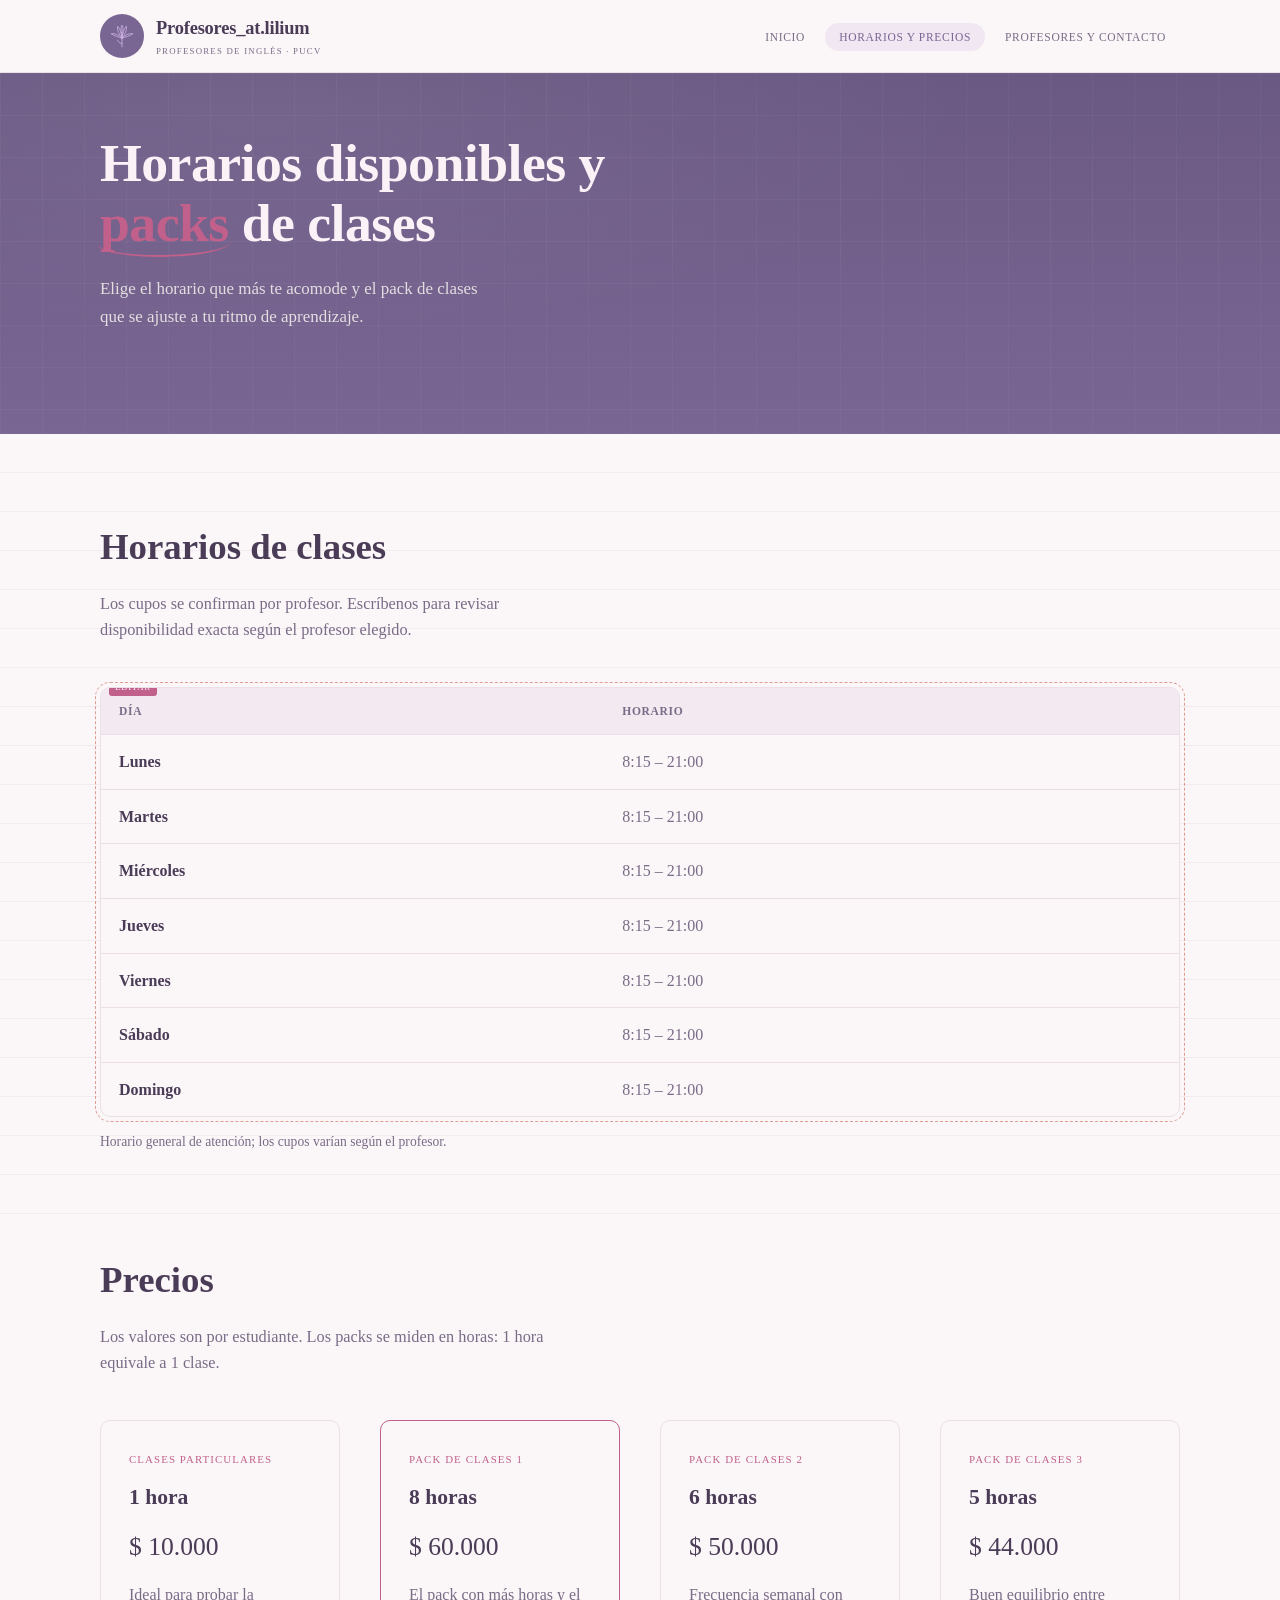
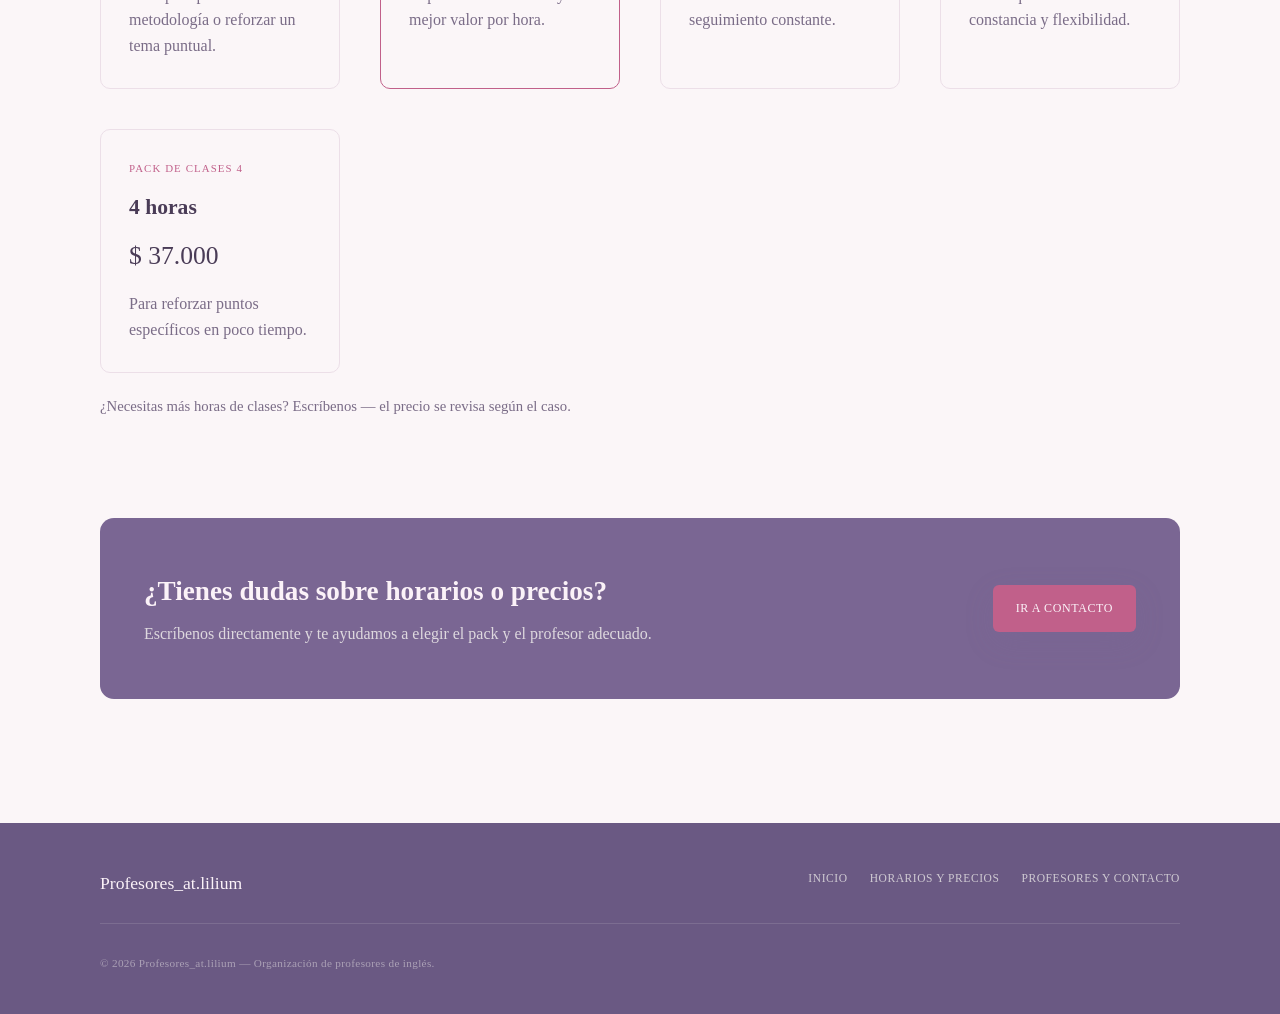
==== commit 47924169: "Add files via upload" ====
--- a/horarios.html
+++ b/horarios.html
@@ -38,7 +38,6 @@
 
   <section class="hero" style="padding: 60px 0 72px;">
     <div class="contenedor">
-      <span class="eyebrow">Agenda tu clase</span>
       <h1 style="max-width: 20ch;" data-bind-html="horarios.heroTituloHtml"></h1>
       <p class="lead" data-bind="horarios.heroLead"></p>
     </div>
@@ -48,19 +47,16 @@
   <section class="seccion papel-lineas">
     <div class="contenedor">
       <div class="seccion-cabecera reveal">
-        <span class="eyebrow">Disponibilidad</span>
         <h2 data-bind="horarios.horarioIntroTitulo"></h2>
         <p data-bind="horarios.horarioIntroTexto"></p>
       </div>
 
       <div class="reveal editar" style="overflow-x:auto; border:1px solid var(--papel-linea); border-radius: 10px; background: var(--papel);">
-        <table style="width:100%; border-collapse: collapse; min-width: 560px;">
+        <table style="width:100%; border-collapse: collapse; min-width: 360px;">
           <thead>
             <tr style="background:#F3EAF1;">
               <th style="text-align:left; padding:14px 18px; font-family: var(--fuente-nota); font-size:0.72rem; letter-spacing:0.06em; text-transform:uppercase; color:var(--tinta-suave);">Día</th>
-              <th style="text-align:left; padding:14px 18px; font-family: var(--fuente-nota); font-size:0.72rem; letter-spacing:0.06em; text-transform:uppercase; color:var(--tinta-suave);">Mañana</th>
-              <th style="text-align:left; padding:14px 18px; font-family: var(--fuente-nota); font-size:0.72rem; letter-spacing:0.06em; text-transform:uppercase; color:var(--tinta-suave);">Tarde</th>
-              <th style="text-align:left; padding:14px 18px; font-family: var(--fuente-nota); font-size:0.72rem; letter-spacing:0.06em; text-transform:uppercase; color:var(--tinta-suave);">Noche</th>
+              <th style="text-align:left; padding:14px 18px; font-family: var(--fuente-nota); font-size:0.72rem; letter-spacing:0.06em; text-transform:uppercase; color:var(--tinta-suave);">Horario</th>
             </tr>
           </thead>
           <tbody id="tabla-horarios-cuerpo"></tbody>
@@ -74,12 +70,12 @@
   <section class="seccion" style="padding-top:0;">
     <div class="contenedor">
       <div class="seccion-cabecera reveal">
-        <span class="eyebrow">Packs de clases</span>
         <h2 data-bind="horarios.precioIntroTitulo"></h2>
         <p data-bind="horarios.precioIntroTexto"></p>
       </div>
 
-      <div class="dos-columnas reveal editar" id="packs-grid" style="grid-template-columns: repeat(3, 1fr);"></div>
+      <div class="dos-columnas reveal" id="packs-grid" style="grid-template-columns: repeat(auto-fit, minmax(220px, 1fr));"></div>
+      <p style="margin-top:22px; font-size:0.92rem; color:var(--tinta-suave);" data-bind="horarios.packsNota"></p>
     </div>
   </section>
 
--- a/style.css
+++ b/style.css
@@ -3,11 +3,8 @@
    Idea: la organización enseña inglés corrigiendo con cariño.
    El motivo visual recurrente es la marca del profesor en rojo
    (como al corregir una prueba) sobre un fondo tipo cuaderno/
-   pizarrón. Evita paletas genéricas de IA (crema+terracota,
-   negro+neón, broadsheet).
+   pizarrón.
    ============================================================ */
-
-@import url('https://fonts.googleapis.com/css2?family=Fraunces:opsz,wght@9..144,400;9..144,600;9..144,700&family=Work+Sans:wght@400;500;600&family=JetBrains+Mono:wght@500&family=Caveat:wght@600&display=swap');
 
 :root{
   /* Paleta — inspirada en los colores del lirio (lilium):
@@ -24,10 +21,10 @@
   --lila-lirio: #C9AEE0;     /* lavanda claro — acento del logo */
   --tiza: #FBF2F8;
 
-  --fuente-display: 'Fraunces', serif;
-  --fuente-texto: 'Work Sans', sans-serif;
-  --fuente-nota: 'JetBrains Mono', monospace;
-  --fuente-manuscrita: 'Caveat', cursive;
+  --fuente-display: 'Times New Roman', Times, serif;
+  --fuente-texto: 'Times New Roman', Times, serif;
+  --fuente-nota: 'Times New Roman', Times, serif;
+  --fuente-manuscrita: 'Times New Roman', Times, serif;
 
   --radio: 6px;
   --sombra: 0 10px 30px rgba(122, 102, 147, 0.16);
